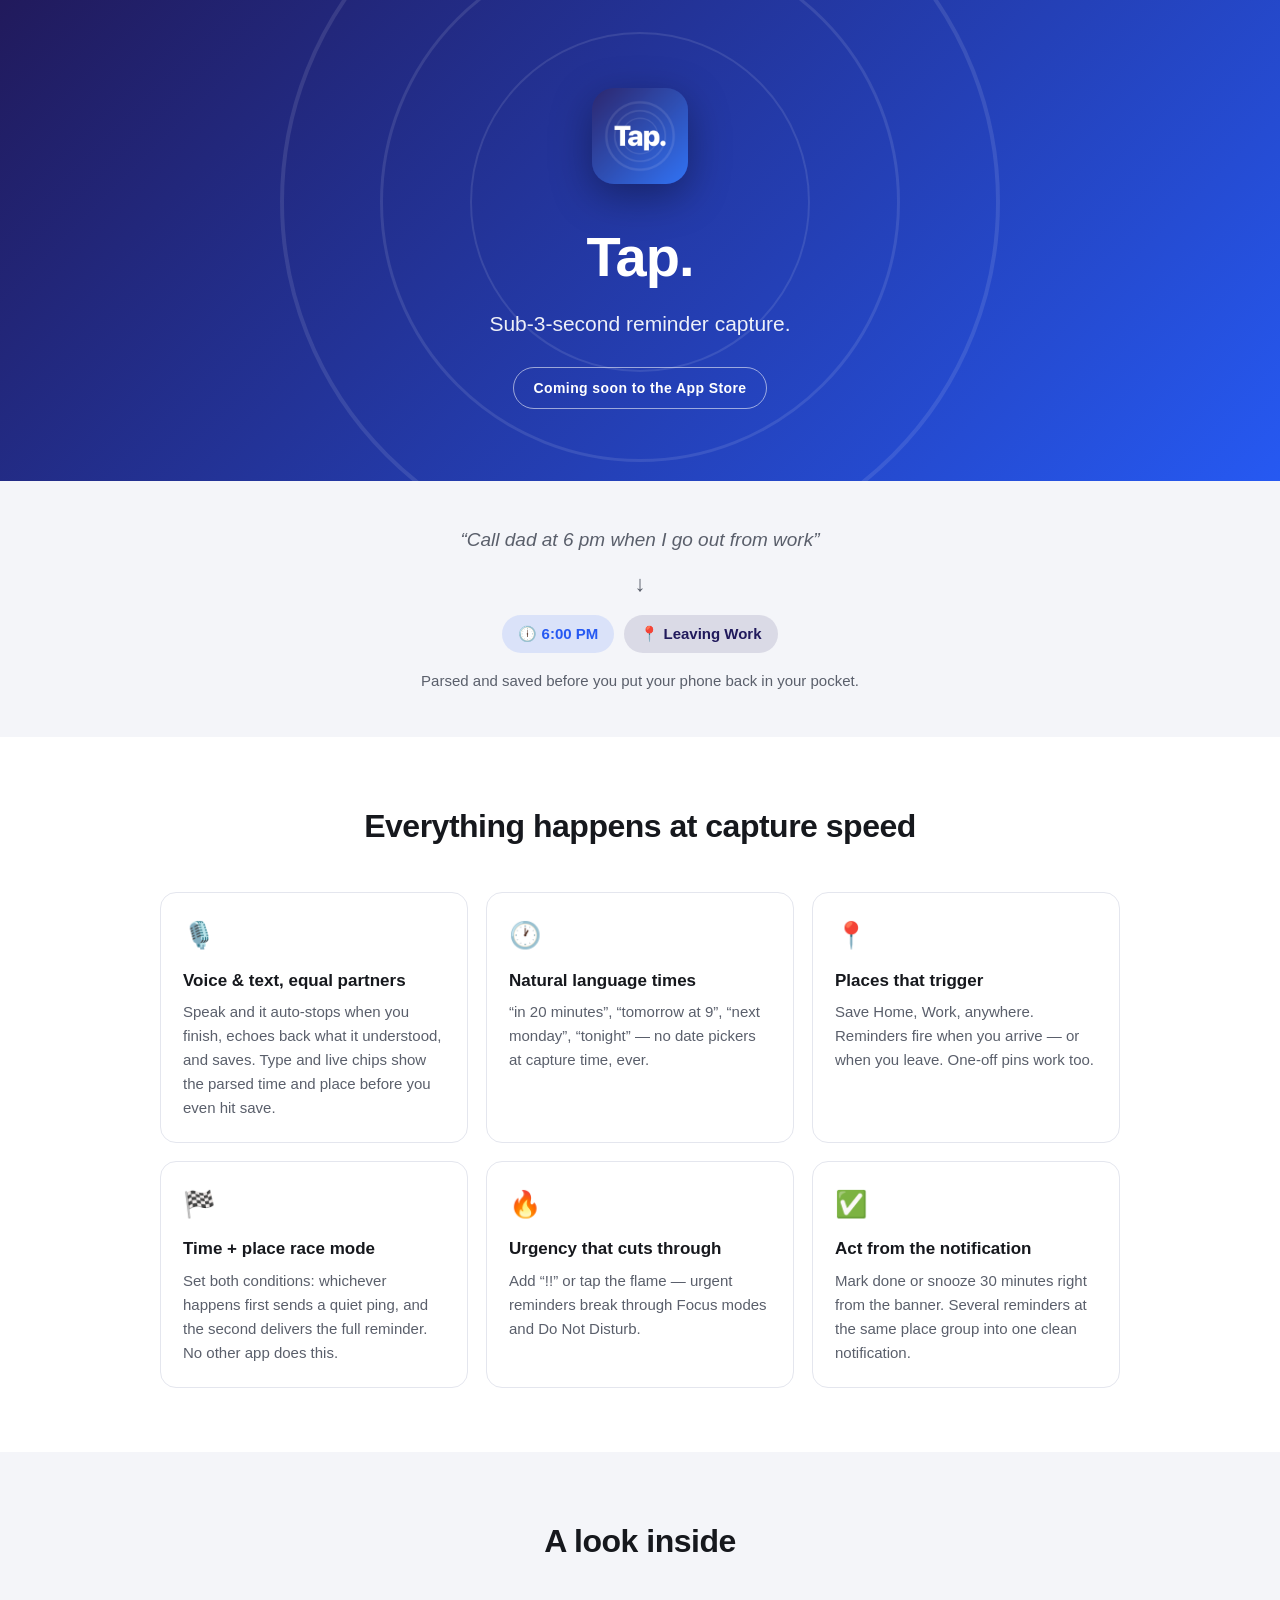
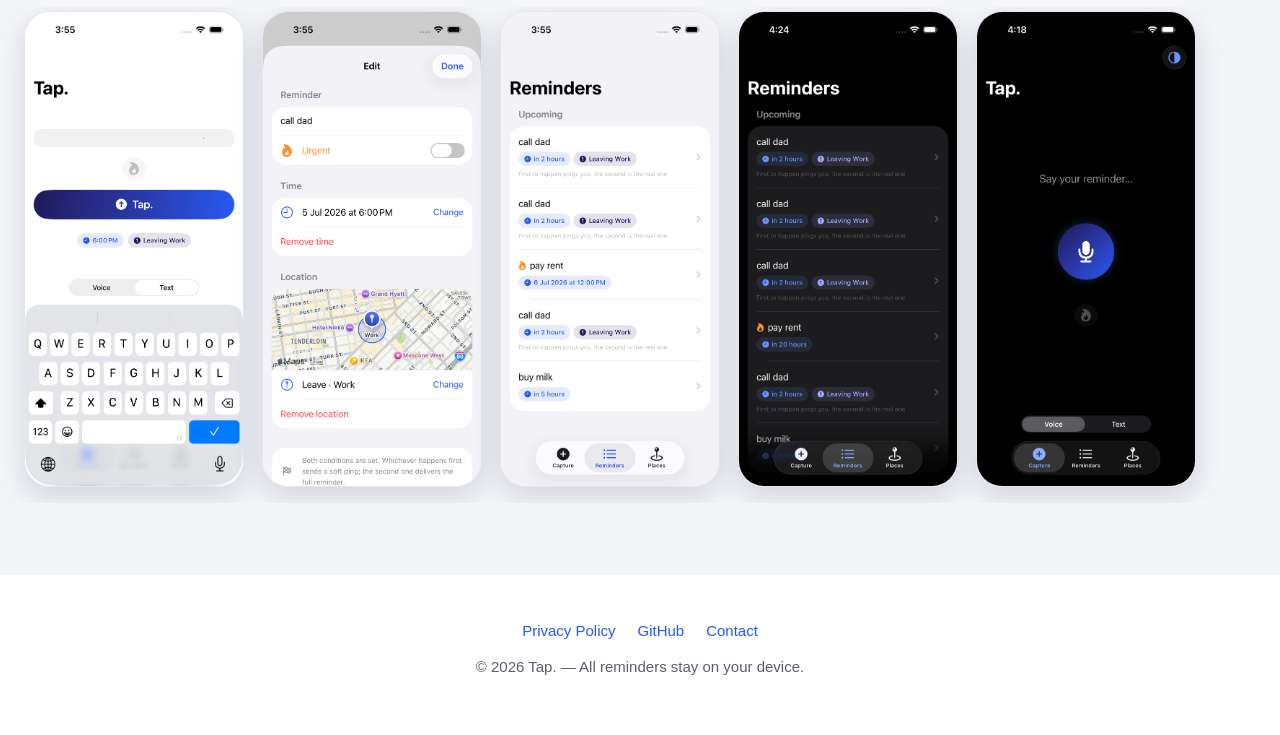
==== docs/index.html @ b5143642 "Add landing page and privacy policy (GitHub Pages site in /docs) Co-Authored-By: Claude Fable 5 <nor" ====
<!doctype html>
<html lang="en">
<head>
  <meta charset="utf-8" />
  <meta name="viewport" content="width=device-width, initial-scale=1" />
  <title>Tap. — Sub-3-second reminder capture</title>
  <meta name="description" content="Tap. is an iPhone reminder app built around one idea: capturing a reminder should take less than 3 seconds. Say it or type it — Tap parses the time, the place, and the urgency, and saves instantly." />
  <link rel="icon" type="image/png" href="icon.png" />
  <link rel="stylesheet" href="style.css" />
</head>
<body>

  <header class="hero">
    <div class="ring r1"></div>
    <div class="ring r2"></div>
    <div class="ring r3"></div>
    <img class="icon" src="icon.png" alt="Tap. app icon" />
    <h1>Tap.</h1>
    <p class="tagline">Sub-3-second reminder capture.</p>
    <span class="soon">Coming soon to the App&nbsp;Store</span>
  </header>

  <section class="example">
    <p class="said">“Call dad at 6 pm when I go out from work”</p>
    <div class="arrow">↓</div>
    <div class="chips">
      <span class="chip">🕕 6:00 PM</span>
      <span class="chip place">📍 Leaving Work</span>
    </div>
    <p class="saved">Parsed and saved before you put your phone back in your pocket.</p>
  </section>

  <section class="features wrap">
    <h2>Everything happens at capture speed</h2>
    <div class="grid">
      <div class="card">
        <div class="emoji">🎙️</div>
        <h3>Voice &amp; text, equal partners</h3>
        <p>Speak and it auto-stops when you finish, echoes back what it understood, and saves. Type and live chips show the parsed time and place before you even hit save.</p>
      </div>
      <div class="card">
        <div class="emoji">🕐</div>
        <h3>Natural language times</h3>
        <p>“in 20 minutes”, “tomorrow at 9”, “next monday”, “tonight” — no date pickers at capture time, ever.</p>
      </div>
      <div class="card">
        <div class="emoji">📍</div>
        <h3>Places that trigger</h3>
        <p>Save Home, Work, anywhere. Reminders fire when you arrive — or when you leave. One-off pins work too.</p>
      </div>
      <div class="card">
        <div class="emoji">🏁</div>
        <h3>Time + place race mode</h3>
        <p>Set both conditions: whichever happens first sends a quiet ping, and the second delivers the full reminder. No other app does this.</p>
      </div>
      <div class="card">
        <div class="emoji">🔥</div>
        <h3>Urgency that cuts through</h3>
        <p>Add “!!” or tap the flame — urgent reminders break through Focus modes and Do&nbsp;Not&nbsp;Disturb.</p>
      </div>
      <div class="card">
        <div class="emoji">✅</div>
        <h3>Act from the notification</h3>
        <p>Mark done or snooze 30 minutes right from the banner. Several reminders at the same place group into one clean notification.</p>
      </div>
    </div>
  </section>

  <section class="shots">
    <h2>A look inside</h2>
    <div class="row">
      <img src="screenshots/capture-chips.png" alt="Capture screen with live parse chips" />
      <img src="screenshots/detail-map.png" alt="Reminder detail with geofence map" />
      <img src="screenshots/list-light.png" alt="Reminder list in light mode" />
      <img src="screenshots/list-dark.png" alt="Reminder list in dark mode" />
      <img src="screenshots/voice-dark.png" alt="Voice capture in dark mode" />
    </div>
  </section>

  <footer>
    <div class="links">
      <a href="privacy.html">Privacy Policy</a>
      <a href="https://github.com/d-aboalsaud/Tap-Reminders">GitHub</a>
      <a href="mailto:mrreekesa@gmail.com">Contact</a>
    </div>
    <p>© 2026 Tap. — All reminders stay on your device.</p>
  </footer>

</body>
</html>
---- docs/style.css ----
/* Tap. — shared site styles. Brand: indigo #211A5C → blue #2659F2 (app icon gradient). */

:root {
  --indigo: #211a5c;
  --blue: #2659f2;
  --chip-blue: #2659f2;
  --chip-indigo: #211a5c;
  --bg: #ffffff;
  --bg-soft: #f4f5f9;
  --text: #16181d;
  --text-2: #5a5f6b;
  --card: #ffffff;
  --border: #e4e6ee;
}

@media (prefers-color-scheme: dark) {
  :root {
    --chip-blue: #6b94ff;
    --chip-indigo: #a3a8ff;
    --bg: #0b0c10;
    --bg-soft: #14161c;
    --text: #f2f3f7;
    --text-2: #9aa0ad;
    --card: #171a21;
    --border: #262a34;
  }
}

* { margin: 0; padding: 0; box-sizing: border-box; }

body {
  font-family: -apple-system, BlinkMacSystemFont, "Segoe UI", Roboto, Helvetica, Arial, sans-serif;
  background: var(--bg);
  color: var(--text);
  line-height: 1.6;
  -webkit-font-smoothing: antialiased;
}

.wrap { max-width: 960px; margin: 0 auto; padding: 0 24px; }

/* ---------- Hero ---------- */

.hero {
  position: relative;
  overflow: hidden;
  text-align: center;
  padding: 88px 24px 72px;
  background: linear-gradient(135deg, var(--indigo), var(--blue));
  color: #fff;
}

.hero .ring {
  position: absolute;
  left: 50%;
  top: 42%;
  transform: translate(-50%, -50%);
  border: 2px solid rgba(255, 255, 255, 0.10);
  border-radius: 50%;
  pointer-events: none;
}
.ring.r1 { width: 340px; height: 340px; }
.ring.r2 { width: 520px; height: 520px; border-width: 3px; }
.ring.r3 { width: 720px; height: 720px; border-width: 4px; }

.hero img.icon {
  width: 96px;
  height: 96px;
  border-radius: 22px;
  box-shadow: 0 12px 40px rgba(0, 0, 0, 0.35);
  position: relative;
}

.hero h1 {
  font-size: 56px;
  font-weight: 800;
  letter-spacing: -1px;
  margin-top: 20px;
  position: relative;
}

.hero p.tagline {
  font-size: 21px;
  opacity: 0.92;
  margin-top: 6px;
  position: relative;
}

.soon {
  display: inline-block;
  margin-top: 26px;
  padding: 9px 20px;
  border: 1.5px solid rgba(255, 255, 255, 0.55);
  border-radius: 999px;
  font-size: 14px;
  font-weight: 600;
  letter-spacing: 0.4px;
  position: relative;
}

/* ---------- Example parse ---------- */

.example {
  background: var(--bg-soft);
  padding: 44px 24px;
  text-align: center;
}

.example .said {
  font-size: 19px;
  font-style: italic;
  color: var(--text-2);
}

.example .arrow { font-size: 22px; margin: 10px 0 14px; color: var(--text-2); }

.chips { display: flex; gap: 10px; justify-content: center; flex-wrap: wrap; }

.chip {
  display: inline-flex;
  align-items: center;
  gap: 6px;
  padding: 7px 16px;
  border-radius: 999px;
  font-size: 15px;
  font-weight: 600;
  background: color-mix(in srgb, var(--chip-blue) 12%, transparent);
  color: var(--chip-blue);
}

.chip.place {
  background: color-mix(in srgb, var(--chip-indigo) 12%, transparent);
  color: var(--chip-indigo);
}

.example .saved {
  margin-top: 16px;
  font-size: 15px;
  color: var(--text-2);
}

/* ---------- Features ---------- */

.features { padding: 64px 0; }

.features h2, .shots h2 {
  text-align: center;
  font-size: 32px;
  letter-spacing: -0.5px;
  margin-bottom: 40px;
}

.grid {
  display: grid;
  grid-template-columns: repeat(auto-fit, minmax(260px, 1fr));
  gap: 18px;
}

.card {
  background: var(--card);
  border: 1px solid var(--border);
  border-radius: 16px;
  padding: 22px;
}

.card .emoji { font-size: 26px; }

.card h3 { font-size: 17px; margin: 10px 0 6px; }

.card p { font-size: 15px; color: var(--text-2); }

/* ---------- Screenshots ---------- */

.shots { background: var(--bg-soft); padding: 64px 0 72px; }

.shots .row {
  display: flex;
  gap: 18px;
  overflow-x: auto;
  padding: 4px 24px 16px;
  -webkit-overflow-scrolling: touch;
  scroll-snap-type: x mandatory;
}

.shots img {
  width: 220px;
  border-radius: 26px;
  border: 1px solid var(--border);
  box-shadow: 0 10px 30px rgba(10, 12, 40, 0.14);
  scroll-snap-align: center;
  flex-shrink: 0;
}

/* ---------- Footer ---------- */

footer {
  text-align: center;
  padding: 44px 24px 56px;
  font-size: 15px;
  color: var(--text-2);
}

footer a { color: var(--chip-blue); text-decoration: none; }
footer a:hover { text-decoration: underline; }
footer .links { display: flex; gap: 22px; justify-content: center; margin-bottom: 12px; flex-wrap: wrap; }

/* ---------- Privacy page ---------- */

.doc { max-width: 720px; margin: 0 auto; padding: 56px 24px 80px; }
.doc h1 { font-size: 36px; letter-spacing: -0.5px; margin-bottom: 4px; }
.doc .date { color: var(--text-2); font-size: 15px; margin-bottom: 32px; }
.doc h2 { font-size: 21px; margin: 30px 0 8px; }
.doc p, .doc li { font-size: 16px; color: var(--text); }
.doc ul { padding-left: 22px; margin: 8px 0; }
.doc .back { display: inline-block; margin-bottom: 28px; color: var(--chip-blue); text-decoration: none; font-weight: 600; }

@media (max-width: 560px) {
  .hero h1 { font-size: 44px; }
  .hero p.tagline { font-size: 18px; }
  .features h2, .shots h2 { font-size: 26px; }
}
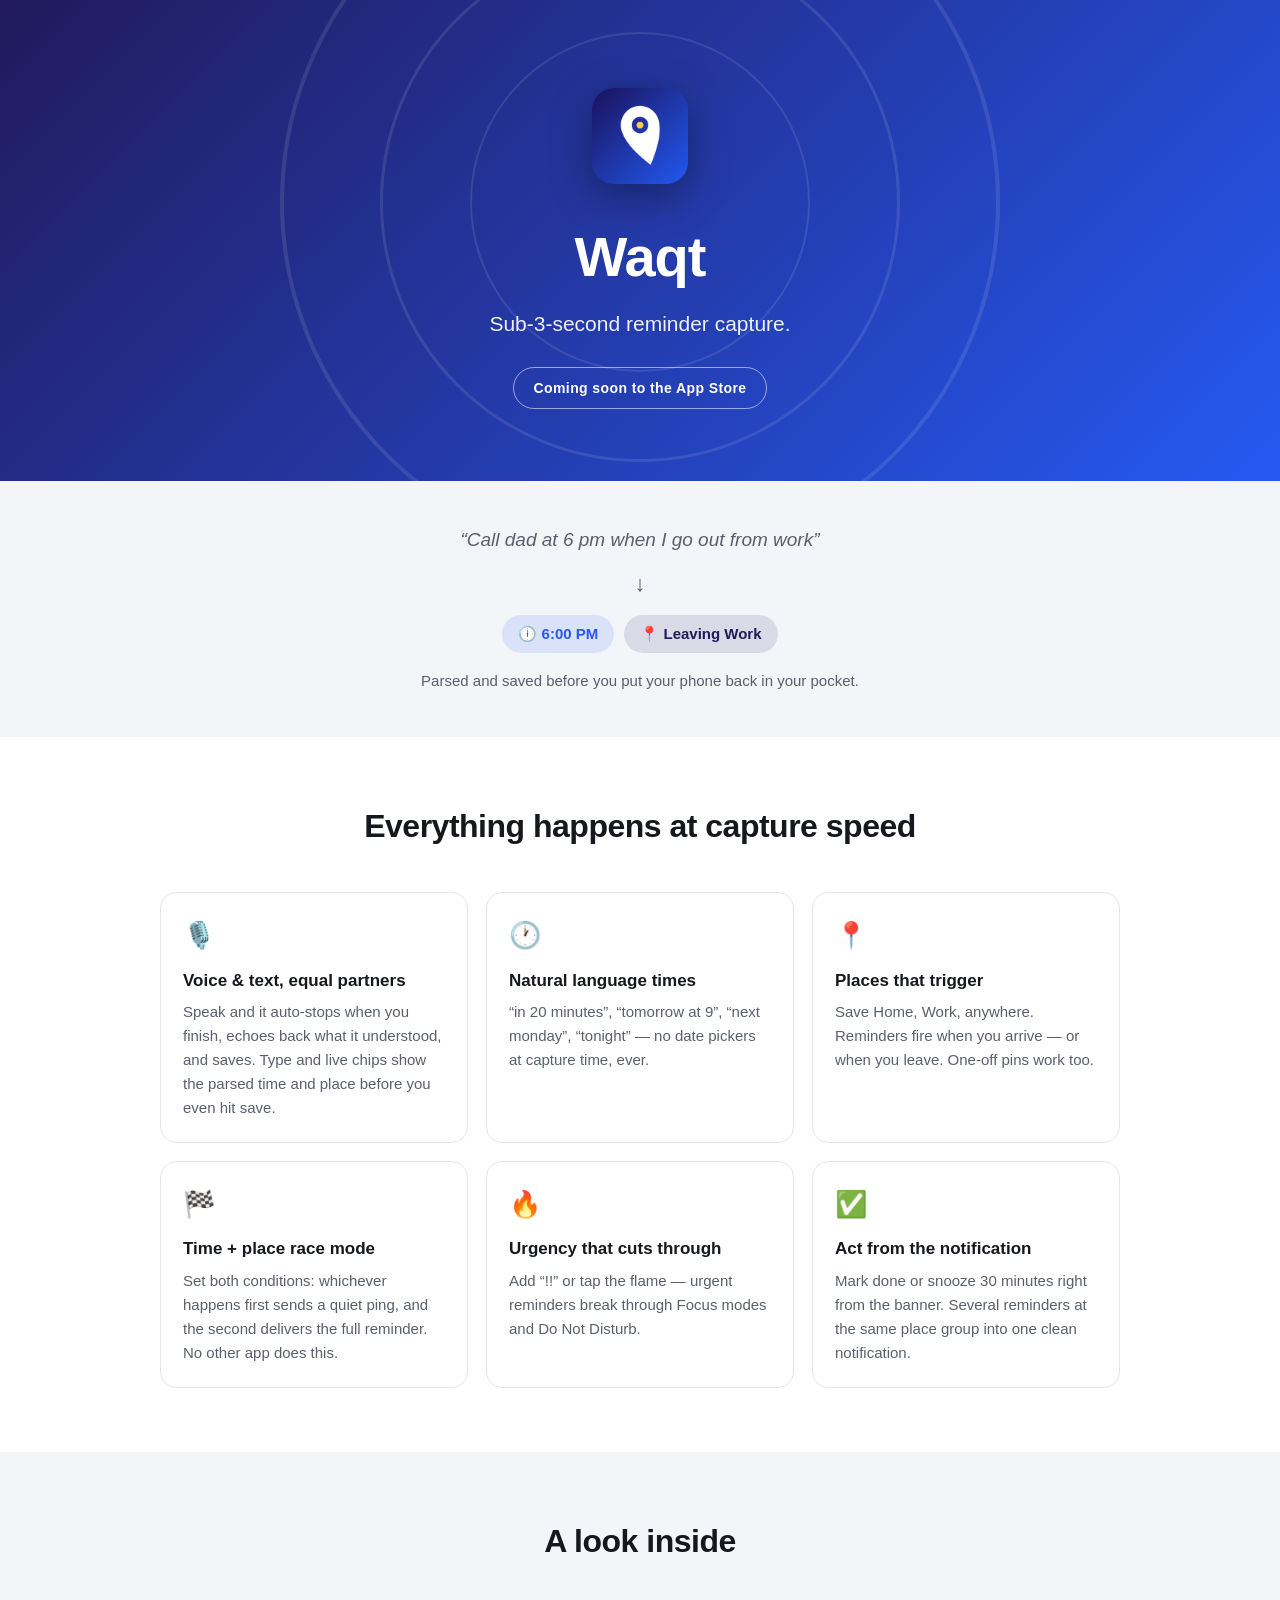
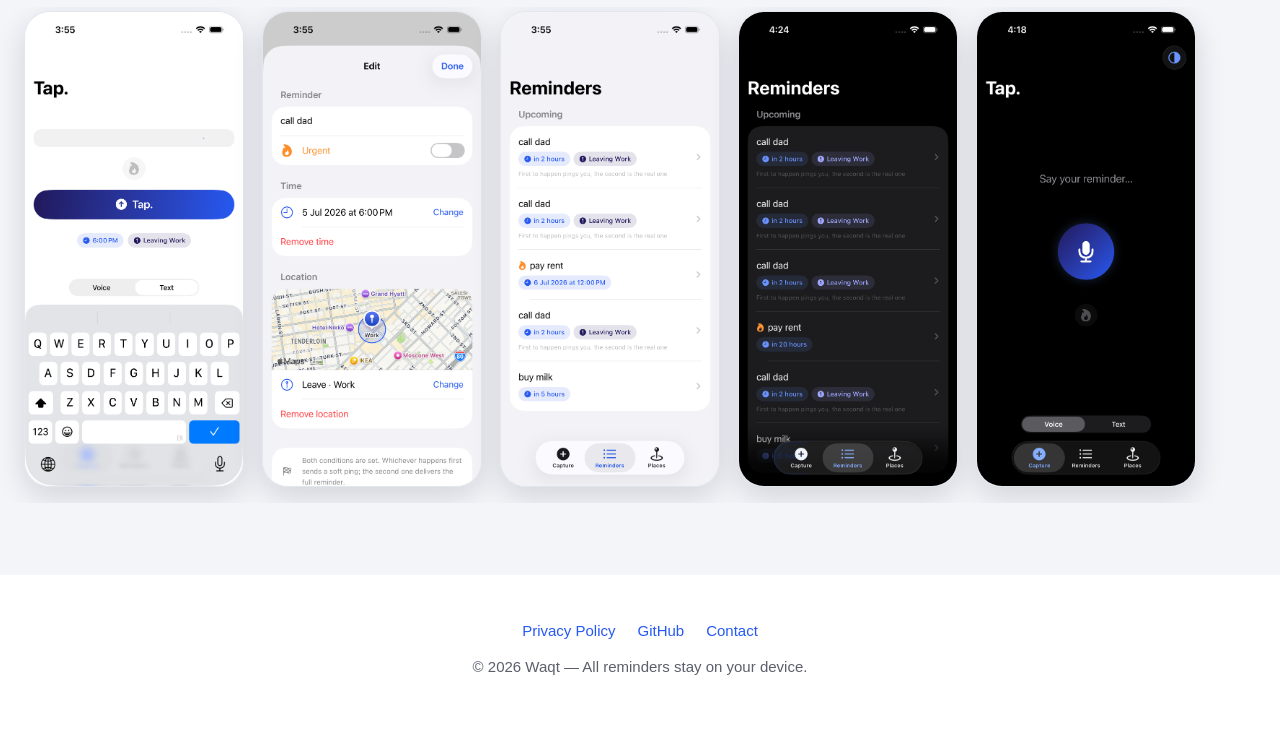
==== commit 91d6ec48: "Rename website and README to Waqt, use the new icon Co-Authored-By: Claude Opus 5.5 <noreply@anthrop" ====
--- a/docs/index.html
+++ b/docs/index.html
@@ -3,8 +3,8 @@
 <head>
   <meta charset="utf-8" />
   <meta name="viewport" content="width=device-width, initial-scale=1" />
-  <title>Tap. — Sub-3-second reminder capture</title>
-  <meta name="description" content="Tap. is an iPhone reminder app built around one idea: capturing a reminder should take less than 3 seconds. Say it or type it — Tap parses the time, the place, and the urgency, and saves instantly." />
+  <title>Waqt — Sub-3-second reminder capture</title>
+  <meta name="description" content="Waqt is an iPhone reminder app built around one idea: capturing a reminder should take less than 3 seconds. Say it or type it — Waqt parses the time, the place, and the urgency, and saves instantly." />
   <link rel="icon" type="image/png" href="icon.png" />
   <link rel="stylesheet" href="style.css" />
 </head>
@@ -14,8 +14,8 @@
     <div class="ring r1"></div>
     <div class="ring r2"></div>
     <div class="ring r3"></div>
-    <img class="icon" src="icon.png" alt="Tap. app icon" />
-    <h1>Tap.</h1>
+    <img class="icon" src="icon.png" alt="Waqt app icon" />
+    <h1>Waqt</h1>
     <p class="tagline">Sub-3-second reminder capture.</p>
     <span class="soon">Coming soon to the App&nbsp;Store</span>
   </header>
@@ -81,9 +81,9 @@
     <div class="links">
       <a href="privacy.html">Privacy Policy</a>
       <a href="https://github.com/d-aboalsaud/Tap-Reminders">GitHub</a>
-      <a href="mailto:mrreekesa@gmail.com">Contact</a>
+      <a href="mailto:d.aboalsaud@gmail.com">Contact</a>
     </div>
-    <p>© 2026 Tap. — All reminders stay on your device.</p>
+    <p>© 2026 Waqt — All reminders stay on your device.</p>
   </footer>
 
 </body>
